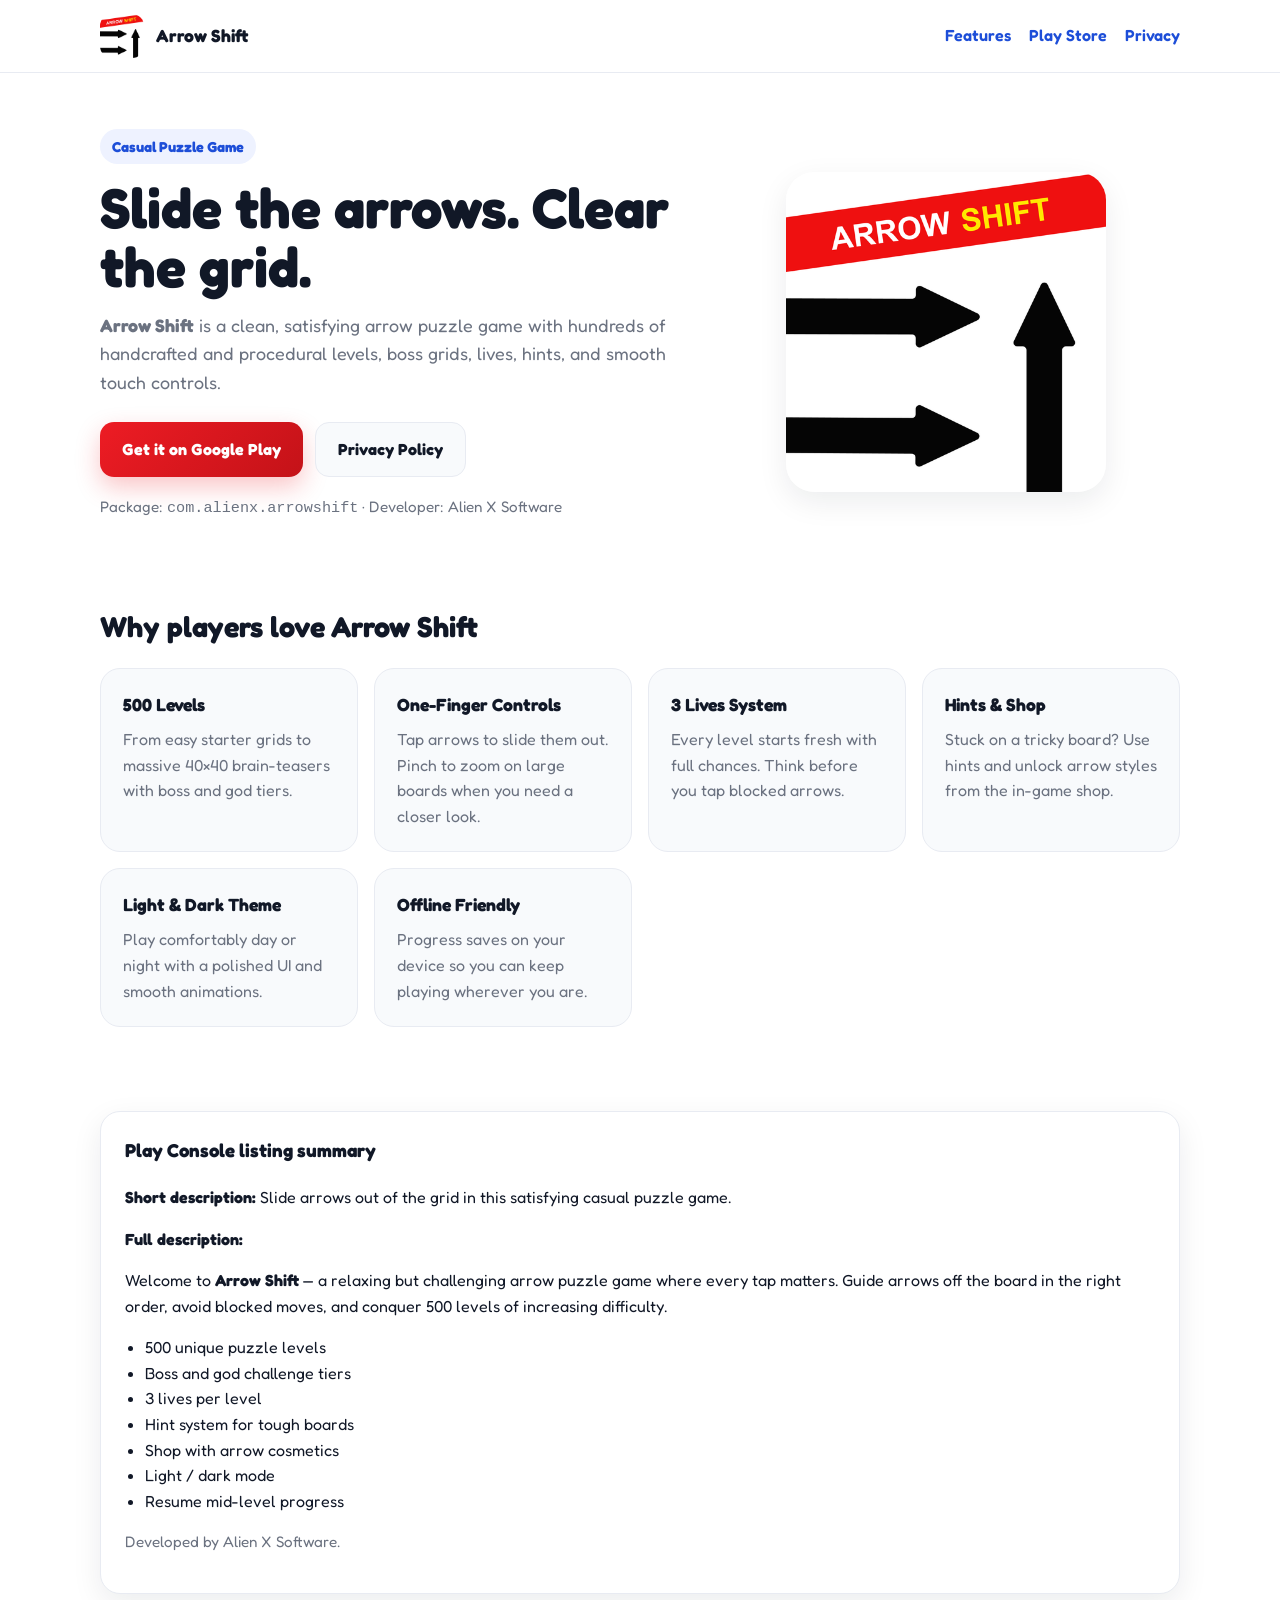
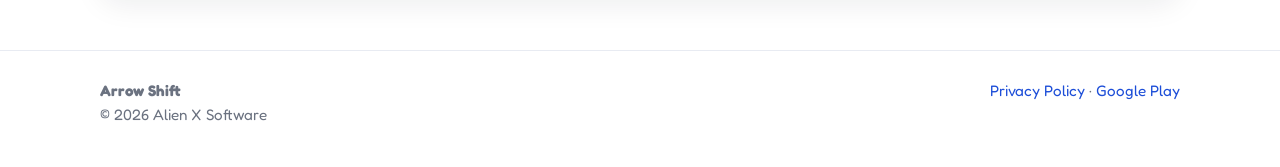
==== index.html @ 3cafb6f7 "Add Arrow Shift Play Console website and privacy policy. Co-authored-by: Cursor <cursoragent@cursor." ====
<!DOCTYPE html>
<html lang="en">
<head>
  <meta charset="UTF-8">
  <meta name="viewport" content="width=device-width, initial-scale=1.0">
  <title>Arrow Shift — Slide Arrows, Solve the Grid | Alien X Software</title>
  <meta name="description" content="Arrow Shift is a casual arrow puzzle game with 500 levels, boss challenges, lives, hints, and smooth one-finger controls. By Alien X Software.">
  <meta name="author" content="Alien X Software">
  <link rel="icon" type="image/png" href="assets/logo.png">
  <link rel="preconnect" href="https://fonts.googleapis.com">
  <link rel="preconnect" href="https://fonts.gstatic.com" crossorigin>
  <link href="https://fonts.googleapis.com/css2?family=Fredoka:wght@400;600;700;800&display=swap" rel="stylesheet">
  <link rel="stylesheet" href="styles.css">
</head>
<body>
  <header class="site-header">
    <div class="container nav">
      <a class="brand" href="index.html">
        <img src="assets/logo.png" alt="Arrow Shift logo">
        <strong>Arrow Shift</strong>
      </a>
      <nav class="nav-links">
        <a href="#features">Features</a>
        <a href="#listing">Play Store</a>
        <a href="privacy-policy.html">Privacy</a>
      </nav>
    </div>
  </header>

  <main>
    <section class="hero">
      <div class="container hero-grid">
        <div>
          <span class="eyebrow">Casual Puzzle Game</span>
          <h1>Slide the arrows. Clear the grid.</h1>
          <p class="lead">
            <strong>Arrow Shift</strong> is a clean, satisfying arrow puzzle game with
            hundreds of handcrafted and procedural levels, boss grids, lives, hints,
            and smooth touch controls.
          </p>
          <div class="cta-row">
            <a class="btn btn-primary" href="https://play.google.com/store/apps/details?id=com.alienx.arrowshift" target="_blank" rel="noopener">
              Get it on Google Play
            </a>
            <a class="btn btn-secondary" href="privacy-policy.html">Privacy Policy</a>
          </div>
          <p class="meta">
            Package: <code>com.alienx.arrowshift</code> · Developer: Alien X Software
          </p>
        </div>
        <div>
          <img class="hero-logo" src="assets/logo.png" alt="Arrow Shift app icon">
        </div>
      </div>
    </section>

    <section class="section" id="features">
      <div class="container">
        <h2>Why players love Arrow Shift</h2>
        <div class="feature-grid">
          <article class="card">
            <h3>500 Levels</h3>
            <p>From easy starter grids to massive 40×40 brain-teasers with boss and god tiers.</p>
          </article>
          <article class="card">
            <h3>One-Finger Controls</h3>
            <p>Tap arrows to slide them out. Pinch to zoom on large boards when you need a closer look.</p>
          </article>
          <article class="card">
            <h3>3 Lives System</h3>
            <p>Every level starts fresh with full chances. Think before you tap blocked arrows.</p>
          </article>
          <article class="card">
            <h3>Hints & Shop</h3>
            <p>Stuck on a tricky board? Use hints and unlock arrow styles from the in-game shop.</p>
          </article>
          <article class="card">
            <h3>Light & Dark Theme</h3>
            <p>Play comfortably day or night with a polished UI and smooth animations.</p>
          </article>
          <article class="card">
            <h3>Offline Friendly</h3>
            <p>Progress saves on your device so you can keep playing wherever you are.</p>
          </article>
        </div>
      </div>
    </section>

    <section class="section" id="listing">
      <div class="container">
        <div class="listing-box">
          <h3>Play Console listing summary</h3>
          <p><strong>Short description:</strong> Slide arrows out of the grid in this satisfying casual puzzle game.</p>
          <p><strong>Full description:</strong></p>
          <p>
            Welcome to <strong>Arrow Shift</strong> — a relaxing but challenging arrow puzzle game
            where every tap matters. Guide arrows off the board in the right order, avoid blocked moves,
            and conquer 500 levels of increasing difficulty.
          </p>
          <ul>
            <li>500 unique puzzle levels</li>
            <li>Boss and god challenge tiers</li>
            <li>3 lives per level</li>
            <li>Hint system for tough boards</li>
            <li>Shop with arrow cosmetics</li>
            <li>Light / dark mode</li>
            <li>Resume mid-level progress</li>
          </ul>
          <p class="meta">Developed by Alien X Software.</p>
        </div>
      </div>
    </section>
  </main>

  <footer class="site-footer">
    <div class="container footer-grid">
      <div>
        <strong>Arrow Shift</strong><br>
        © 2026 Alien X Software
      </div>
      <div>
        <a href="privacy-policy.html">Privacy Policy</a> ·
        <a href="https://play.google.com/store/apps/details?id=com.alienx.arrowshift" target="_blank" rel="noopener">Google Play</a>
      </div>
    </div>
  </footer>
</body>
</html>
---- styles.css ----
:root {
  --bg: #ffffff;
  --surface: #f8fafc;
  --text: #111827;
  --muted: #6b7280;
  --line: #e8ebf2;
  --blue: #1d4ed8;
  --blue-soft: #eef2ff;
  --red: #ed1c24;
  --yellow: #fbbf24;
  --radius: 20px;
  --shadow: 0 10px 30px rgba(17, 24, 39, 0.08);
}

* {
  box-sizing: border-box;
}

html {
  scroll-behavior: smooth;
}

body {
  margin: 0;
  font-family: "Fredoka", "Segoe UI", sans-serif;
  color: var(--text);
  background: var(--bg);
  line-height: 1.6;
}

a {
  color: var(--blue);
  text-decoration: none;
}

a:hover {
  text-decoration: underline;
}

img {
  max-width: 100%;
  display: block;
}

.container {
  width: min(1080px, calc(100% - 32px));
  margin: 0 auto;
}

.site-header {
  position: sticky;
  top: 0;
  z-index: 10;
  backdrop-filter: blur(12px);
  background: rgba(255, 255, 255, 0.92);
  border-bottom: 1px solid var(--line);
}

.nav {
  display: flex;
  align-items: center;
  justify-content: space-between;
  gap: 16px;
  padding: 14px 0;
}

.brand {
  display: flex;
  align-items: center;
  gap: 12px;
  color: inherit;
  text-decoration: none;
}

.brand img {
  width: 44px;
  height: 44px;
  border-radius: 12px;
}

.brand strong {
  font-size: 1.1rem;
}

.nav-links {
  display: flex;
  gap: 18px;
  flex-wrap: wrap;
  font-weight: 600;
}

.hero {
  padding: 56px 0 40px;
}

.hero-grid {
  display: grid;
  grid-template-columns: 1.1fr 0.9fr;
  gap: 40px;
  align-items: center;
}

.hero-logo {
  width: min(320px, 100%);
  margin: 0 auto;
  border-radius: 28px;
  box-shadow: var(--shadow);
}

.eyebrow {
  display: inline-block;
  padding: 6px 12px;
  border-radius: 999px;
  background: var(--blue-soft);
  color: var(--blue);
  font-weight: 700;
  font-size: 0.9rem;
  margin-bottom: 14px;
}

h1 {
  font-size: clamp(2.2rem, 5vw, 3.5rem);
  line-height: 1.05;
  margin: 0 0 16px;
}

.lead {
  font-size: 1.12rem;
  color: var(--muted);
  margin: 0 0 24px;
}

.cta-row {
  display: flex;
  flex-wrap: wrap;
  gap: 12px;
  margin-bottom: 18px;
}

.btn {
  display: inline-flex;
  align-items: center;
  justify-content: center;
  gap: 8px;
  padding: 14px 22px;
  border-radius: 14px;
  font-weight: 800;
  border: 0;
  cursor: pointer;
  text-decoration: none;
}

.btn-primary {
  background: linear-gradient(135deg, var(--red), #c41218);
  color: #fff;
  box-shadow: 0 10px 24px rgba(237, 28, 36, 0.25);
}

.btn-secondary {
  background: var(--surface);
  color: var(--text);
  border: 1px solid var(--line);
}

.meta {
  color: var(--muted);
  font-size: 0.95rem;
}

.section {
  padding: 28px 0 56px;
}

.section h2 {
  font-size: 1.8rem;
  margin: 0 0 18px;
}

.feature-grid,
.info-grid {
  display: grid;
  grid-template-columns: repeat(auto-fit, minmax(220px, 1fr));
  gap: 16px;
}

.card {
  background: var(--surface);
  border: 1px solid var(--line);
  border-radius: var(--radius);
  padding: 22px;
}

.card h3 {
  margin: 0 0 8px;
  font-size: 1.1rem;
}

.card p {
  margin: 0;
  color: var(--muted);
}

.listing-box {
  background: #fff;
  border: 1px solid var(--line);
  border-radius: var(--radius);
  padding: 24px;
  box-shadow: var(--shadow);
}

.listing-box h3 {
  margin-top: 0;
}

.listing-box ul {
  margin: 0;
  padding-left: 20px;
}

.policy {
  padding: 40px 0 72px;
}

.policy h1 {
  font-size: 2.2rem;
}

.policy h2 {
  margin-top: 28px;
  font-size: 1.35rem;
}

.policy p,
.policy li {
  color: #374151;
}

.site-footer {
  border-top: 1px solid var(--line);
  padding: 28px 0 40px;
  color: var(--muted);
  font-size: 0.95rem;
}

.footer-grid {
  display: flex;
  flex-wrap: wrap;
  gap: 12px 24px;
  justify-content: space-between;
}

@media (max-width: 820px) {
  .hero-grid {
    grid-template-columns: 1fr;
  }

  .nav-links {
    display: none;
  }
}
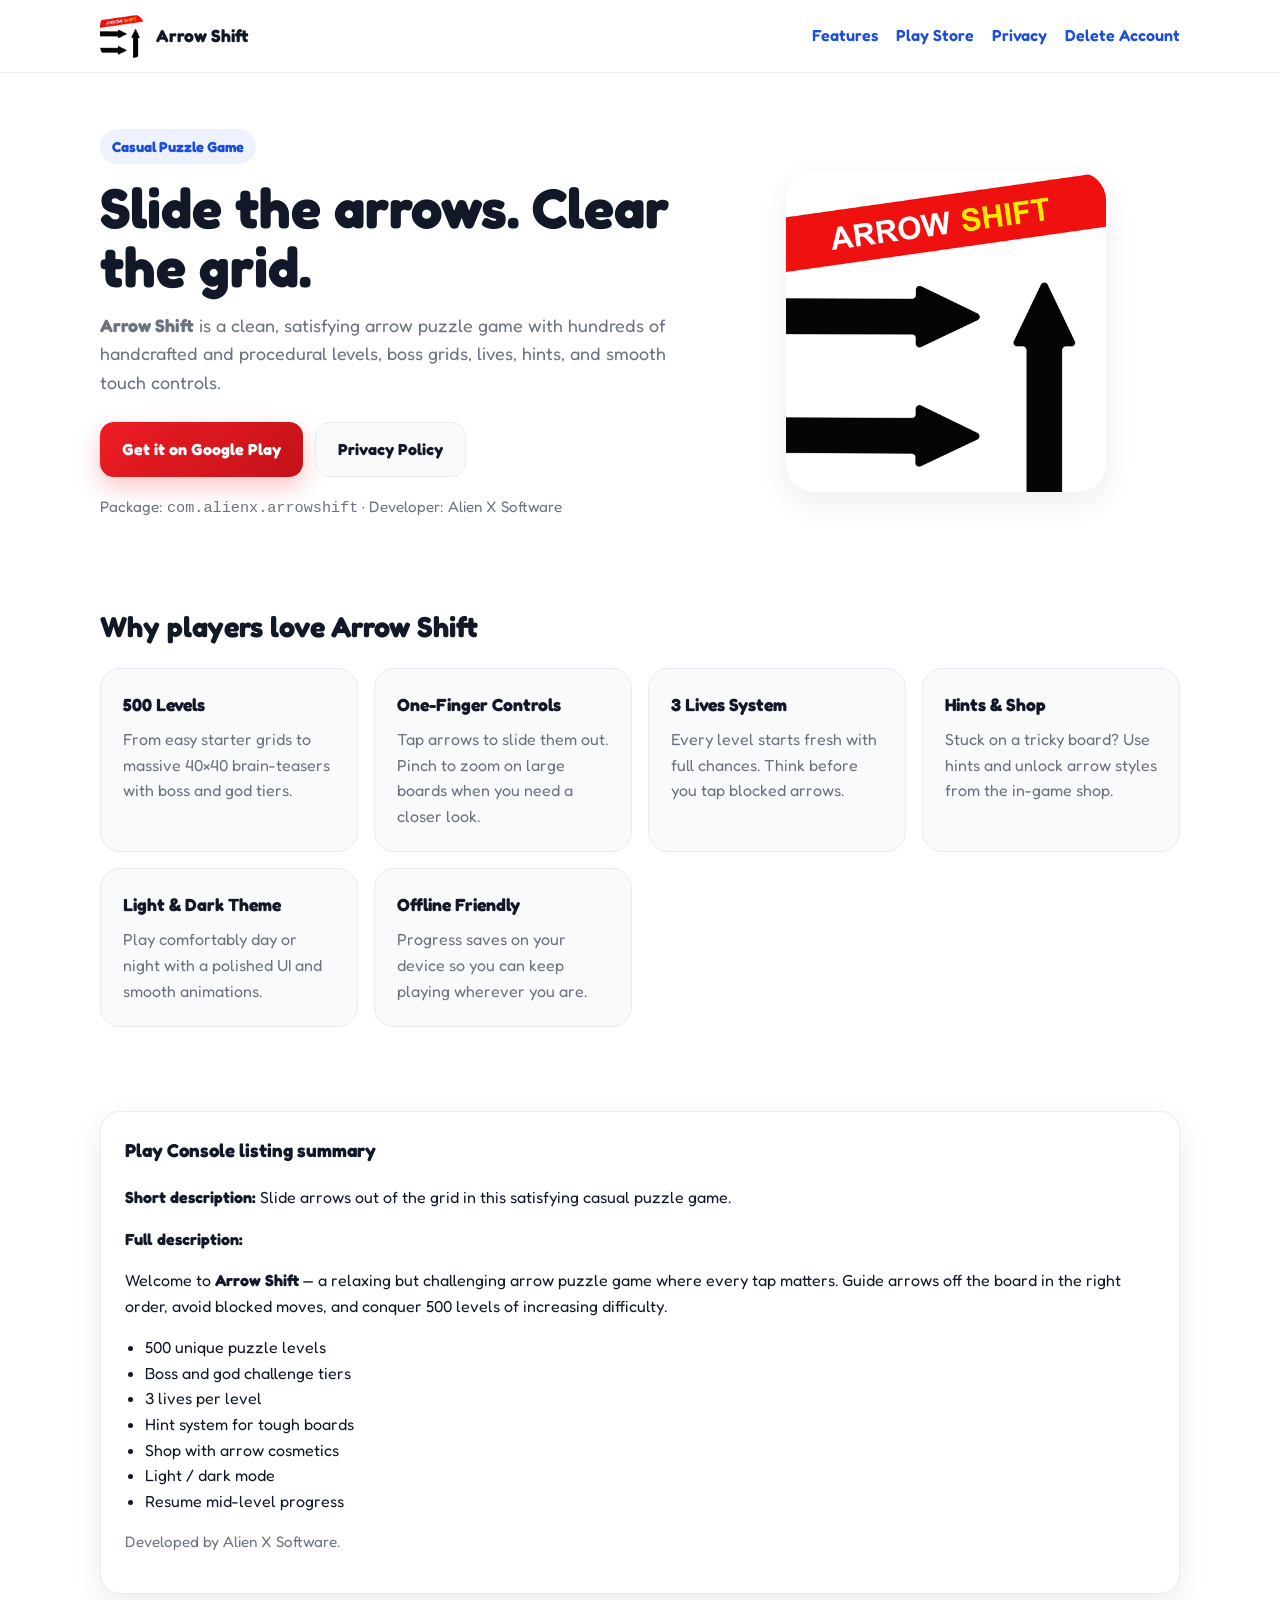
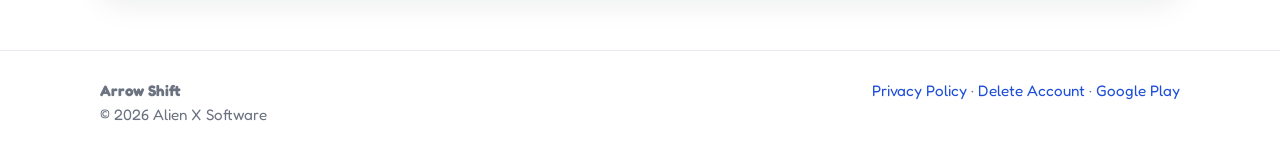
==== commit 44cb0b1a: "feat: add account and data deletion page and links for Google Play compliance" ====
--- a/index.html
+++ b/index.html
@@ -23,6 +23,7 @@
         <a href="#features">Features</a>
         <a href="#listing">Play Store</a>
         <a href="privacy-policy.html">Privacy</a>
+        <a href="delete-account.html">Delete Account</a>
       </nav>
     </div>
   </header>
@@ -120,6 +121,7 @@
       </div>
       <div>
         <a href="privacy-policy.html">Privacy Policy</a> ·
+        <a href="delete-account.html">Delete Account</a> ·
         <a href="https://play.google.com/store/apps/details?id=com.alienx.arrowshift" target="_blank" rel="noopener">Google Play</a>
       </div>
     </div>
